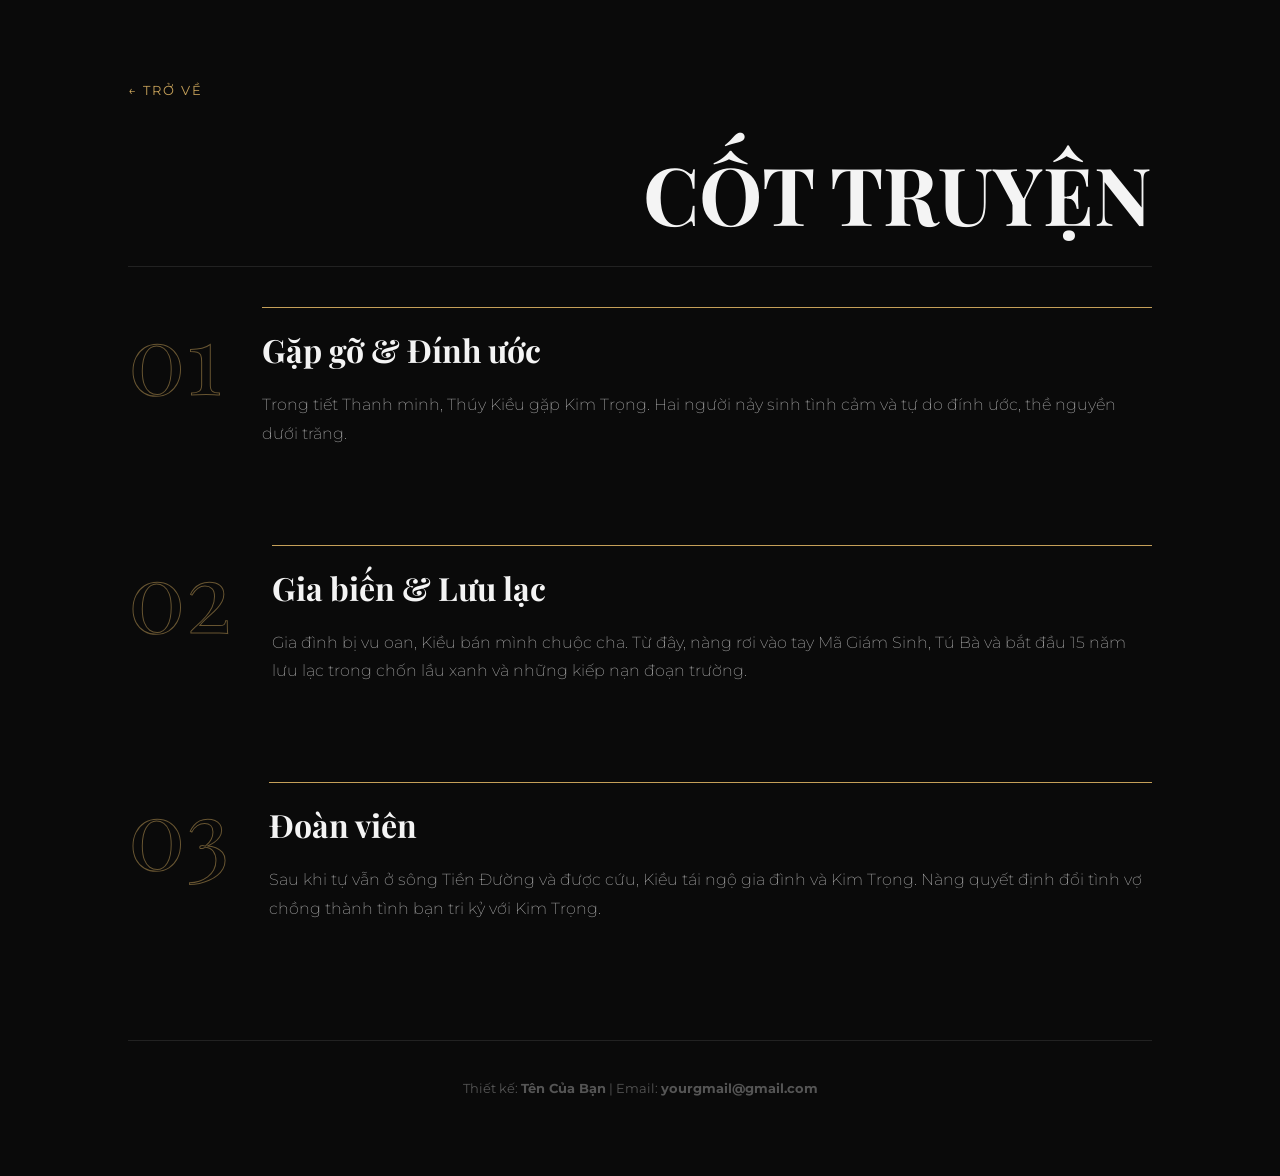
==== ct.html @ c2251352 "Add files via upload" ====
<!DOCTYPE html>
<html lang="vi">
<head>
    <meta charset="UTF-8">
    <meta name="viewport" content="width=device-width, initial-scale=1.0">
    <title>Cốt truyện | 15 năm lưu lạc</title>
    <link href="https://fonts.googleapis.com/css2?family=Playfair+Display:ital,wght@0,900;1,700&family=Montserrat:wght@200;400;700&display=swap" rel="stylesheet">
    <style>
        :root { --accent: #c5a059; --dark: #0a0a0a; --light: #f4f4f4; }
        body { background: var(--dark); color: var(--light); font-family: 'Montserrat', sans-serif; margin: 0; padding: 80px 10%; }
        .back-btn { text-decoration: none; color: var(--accent); letter-spacing: 2px; font-size: 0.8rem; }
        
        h1 { font-family: 'Playfair Display', serif; font-size: 5rem; margin: 40px 0; text-align: right; border-bottom: 1px solid #222; padding-bottom: 20px; }
        
        .timeline-item { display: flex; margin-bottom: 80px; gap: 40px; }
        .number { font-family: 'Playfair Display', serif; font-size: 6rem; color: transparent; -webkit-text-stroke: 1px var(--accent); line-height: 1; opacity: 0.5; }
        .text { flex: 1; border-top: 1px solid var(--accent); padding-top: 20px; }
        h3 { font-family: 'Playfair Display', serif; font-size: 2rem; margin: 0 0 20px 0; }
        p { font-weight: 200; line-height: 1.8; color: #aaa; }

        .footer { margin-top: 100px; font-size: 0.8rem; color: #555; text-align: center; border-top: 1px solid #222; padding-top: 40px; }
    </style>
</head>
<body>
    <a href="index.html" class="back-btn">← TRỞ VỀ</a>

    <h1>CỐT TRUYỆN</h1>

    <div class="timeline-item">
        <div class="number">01</div>
        <div class="text">
            <h3>Gặp gỡ & Đính ước</h3>
            <p>Trong tiết Thanh minh, Thúy Kiều gặp Kim Trọng. Hai người nảy sinh tình cảm và tự do đính ước, thề nguyền dưới trăng.</p>
        </div>
    </div>

    <div class="timeline-item">
        <div class="number">02</div>
        <div class="text">
            <h3>Gia biến & Lưu lạc</h3>
            <p>Gia đình bị vu oan, Kiều bán mình chuộc cha. Từ đây, nàng rơi vào tay Mã Giám Sinh, Tú Bà và bắt đầu 15 năm lưu lạc trong chốn lầu xanh và những kiếp nạn đoạn trường.</p>
        </div>
    </div>

    <div class="timeline-item">
        <div class="number">03</div>
        <div class="text">
            <h3>Đoàn viên</h3>
            <p>Sau khi tự vẫn ở sông Tiền Đường và được cứu, Kiều tái ngộ gia đình và Kim Trọng. Nàng quyết định đổi tình vợ chồng thành tình bạn tri kỷ với Kim Trọng.</p>
        </div>
    </div>

    <footer class="footer">
        Thiết kế: <strong>Tên Của Bạn</strong> | Email: <strong>yourgmail@gmail.com</strong>
    </footer>
</body>
</html>
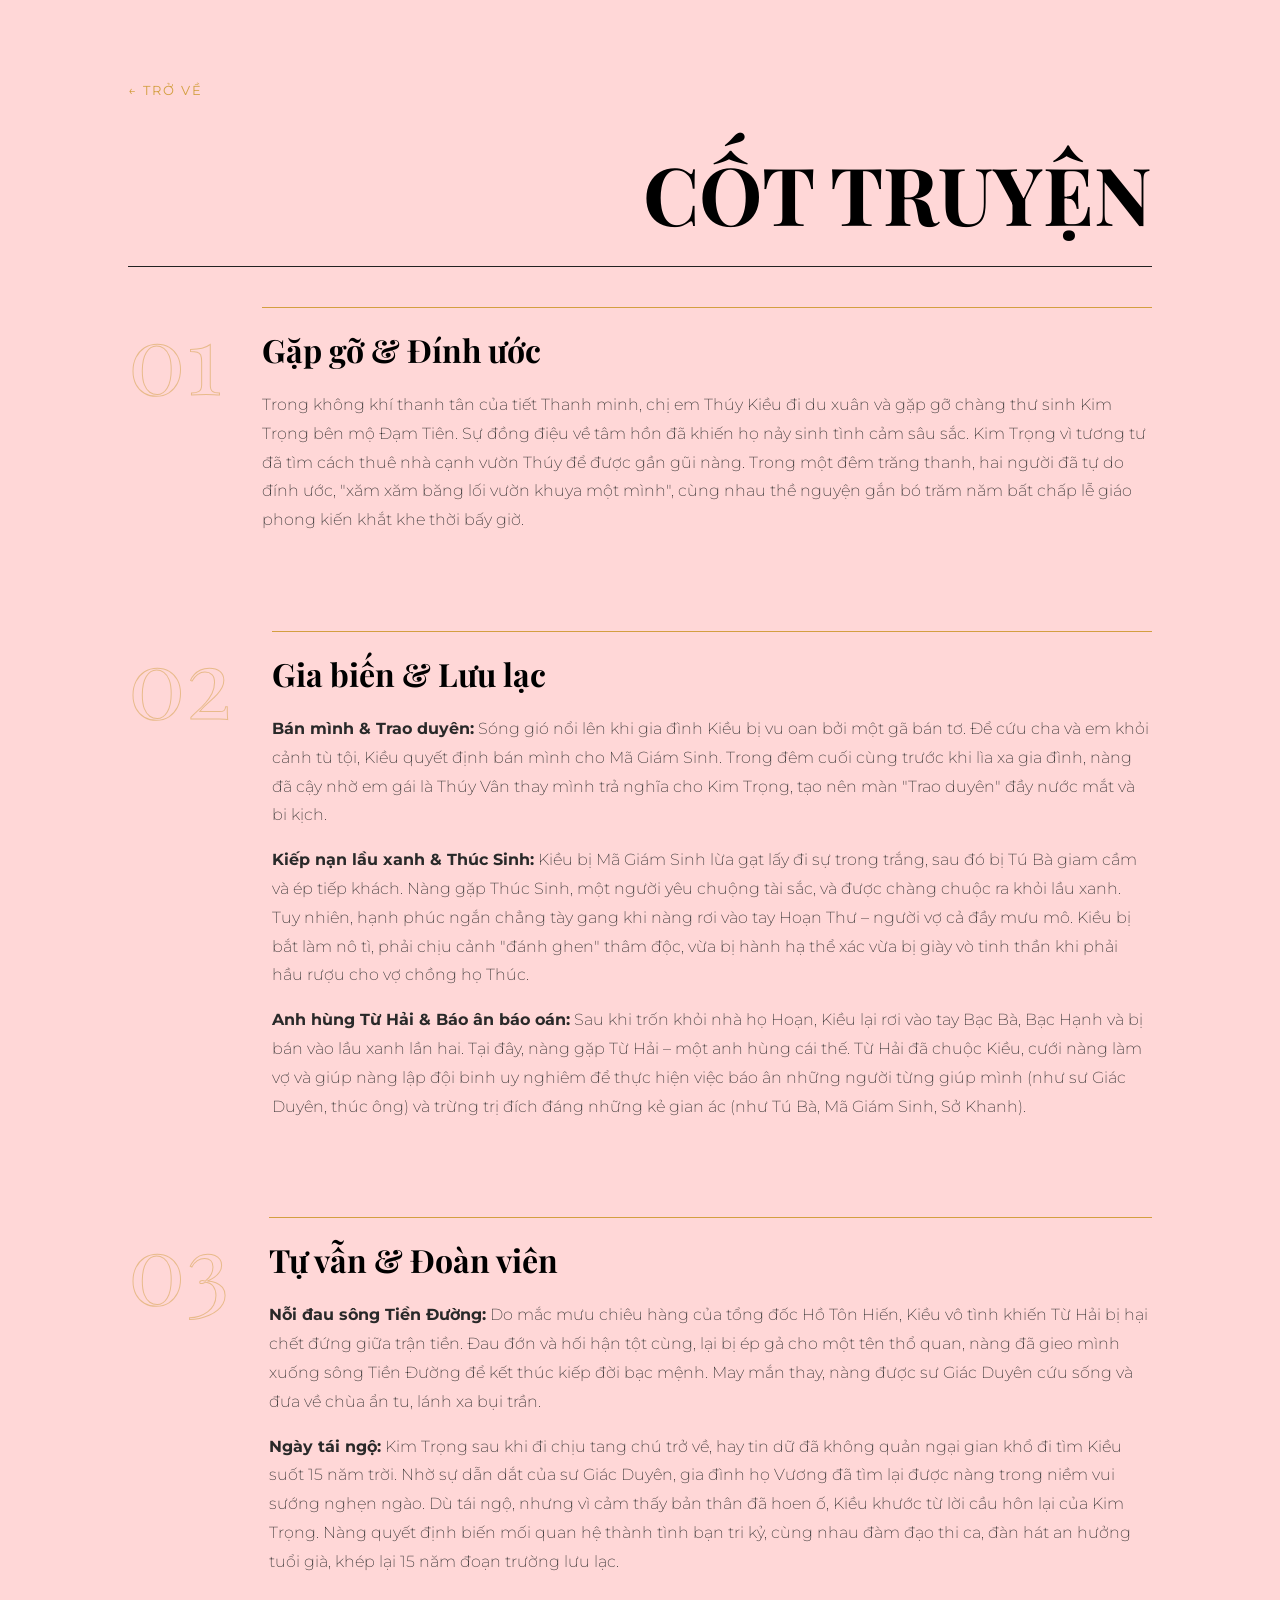
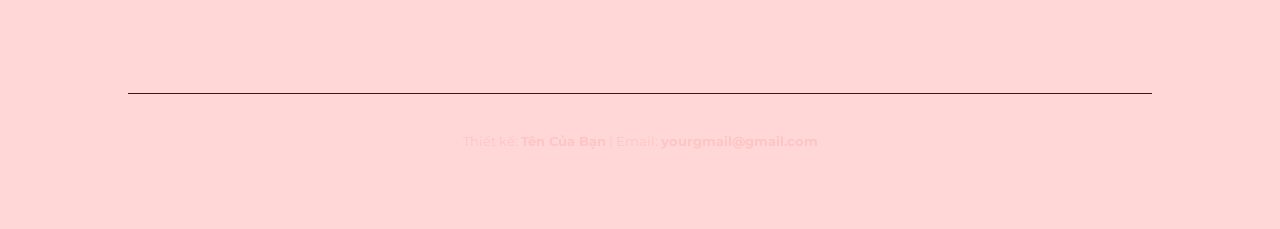
==== commit f4416878: "Add files via upload" ====
--- a/ct.html
+++ b/ct.html
@@ -6,7 +6,7 @@
     <title>Cốt truyện | 15 năm lưu lạc</title>
     <link href="https://fonts.googleapis.com/css2?family=Playfair+Display:ital,wght@0,900;1,700&family=Montserrat:wght@200;400;700&display=swap" rel="stylesheet">
     <style>
-        :root { --accent: #c5a059; --dark: #0a0a0a; --light: #f4f4f4; }
+        :root { --accent: #d39f40; --dark: #ffd7d7; --light: #000000; }
         body { background: var(--dark); color: var(--light); font-family: 'Montserrat', sans-serif; margin: 0; padding: 80px 10%; }
         .back-btn { text-decoration: none; color: var(--accent); letter-spacing: 2px; font-size: 0.8rem; }
         
@@ -16,9 +16,9 @@
         .number { font-family: 'Playfair Display', serif; font-size: 6rem; color: transparent; -webkit-text-stroke: 1px var(--accent); line-height: 1; opacity: 0.5; }
         .text { flex: 1; border-top: 1px solid var(--accent); padding-top: 20px; }
         h3 { font-family: 'Playfair Display', serif; font-size: 2rem; margin: 0 0 20px 0; }
-        p { font-weight: 200; line-height: 1.8; color: #aaa; }
+        p { font-weight: 200; line-height: 1.8; color: #292929; }
 
-        .footer { margin-top: 100px; font-size: 0.8rem; color: #555; text-align: center; border-top: 1px solid #222; padding-top: 40px; }
+        .footer { margin-top: 100px; font-size: 0.8rem; color: #ffc4c4; text-align: center; border-top: 1px solid #222; padding-top: 40px; }
     </style>
 </head>
 <body>
@@ -30,7 +30,7 @@
         <div class="number">01</div>
         <div class="text">
             <h3>Gặp gỡ & Đính ước</h3>
-            <p>Trong tiết Thanh minh, Thúy Kiều gặp Kim Trọng. Hai người nảy sinh tình cảm và tự do đính ước, thề nguyền dưới trăng.</p>
+            <p>Trong không khí thanh tân của tiết Thanh minh, chị em Thúy Kiều đi du xuân và gặp gỡ chàng thư sinh Kim Trọng bên mộ Đạm Tiên. Sự đồng điệu về tâm hồn đã khiến họ nảy sinh tình cảm sâu sắc. Kim Trọng vì tương tư đã tìm cách thuê nhà cạnh vườn Thúy để được gần gũi nàng. Trong một đêm trăng thanh, hai người đã tự do đính ước, "xăm xăm băng lối vườn khuya một mình", cùng nhau thề nguyện gắn bó trăm năm bất chấp lễ giáo phong kiến khắt khe thời bấy giờ.</p>
         </div>
     </div>
 
@@ -38,15 +38,18 @@
         <div class="number">02</div>
         <div class="text">
             <h3>Gia biến & Lưu lạc</h3>
-            <p>Gia đình bị vu oan, Kiều bán mình chuộc cha. Từ đây, nàng rơi vào tay Mã Giám Sinh, Tú Bà và bắt đầu 15 năm lưu lạc trong chốn lầu xanh và những kiếp nạn đoạn trường.</p>
+            <p><strong>Bán mình & Trao duyên:</strong> Sóng gió nổi lên khi gia đình Kiều bị vu oan bởi một gã bán tơ. Để cứu cha và em khỏi cảnh tù tội, Kiều quyết định bán mình cho Mã Giám Sinh. Trong đêm cuối cùng trước khi lìa xa gia đình, nàng đã cậy nhờ em gái là Thúy Vân thay mình trả nghĩa cho Kim Trọng, tạo nên màn "Trao duyên" đầy nước mắt và bi kịch.</p>
+            <p><strong>Kiếp nạn lầu xanh & Thúc Sinh:</strong> Kiều bị Mã Giám Sinh lừa gạt lấy đi sự trong trắng, sau đó bị Tú Bà giam cầm và ép tiếp khách. Nàng gặp Thúc Sinh, một người yêu chuộng tài sắc, và được chàng chuộc ra khỏi lầu xanh. Tuy nhiên, hạnh phúc ngắn chẳng tày gang khi nàng rơi vào tay Hoạn Thư – người vợ cả đầy mưu mô. Kiều bị bắt làm nô tì, phải chịu cảnh "đánh ghen" thâm độc, vừa bị hành hạ thể xác vừa bị giày vò tinh thần khi phải hầu rượu cho vợ chồng họ Thúc.</p>
+            <p><strong>Anh hùng Từ Hải & Báo ân báo oán:</strong> Sau khi trốn khỏi nhà họ Hoạn, Kiều lại rơi vào tay Bạc Bà, Bạc Hạnh và bị bán vào lầu xanh lần hai. Tại đây, nàng gặp Từ Hải – một anh hùng cái thế. Từ Hải đã chuộc Kiều, cưới nàng làm vợ và giúp nàng lập đội binh uy nghiêm để thực hiện việc báo ân những người từng giúp mình (như sư Giác Duyên, thúc ông) và trừng trị đích đáng những kẻ gian ác (như Tú Bà, Mã Giám Sinh, Sở Khanh).</p>
         </div>
     </div>
 
     <div class="timeline-item">
         <div class="number">03</div>
         <div class="text">
-            <h3>Đoàn viên</h3>
-            <p>Sau khi tự vẫn ở sông Tiền Đường và được cứu, Kiều tái ngộ gia đình và Kim Trọng. Nàng quyết định đổi tình vợ chồng thành tình bạn tri kỷ với Kim Trọng.</p>
+            <h3>Tự vẫn & Đoàn viên</h3>
+            <p><strong>Nỗi đau sông Tiền Đường:</strong> Do mắc mưu chiêu hàng của tổng đốc Hồ Tôn Hiến, Kiều vô tình khiến Từ Hải bị hại chết đứng giữa trận tiền. Đau đớn và hối hận tột cùng, lại bị ép gả cho một tên thổ quan, nàng đã gieo mình xuống sông Tiền Đường để kết thúc kiếp đời bạc mệnh. May mắn thay, nàng được sư Giác Duyên cứu sống và đưa về chùa ẩn tu, lánh xa bụi trần.</p>
+            <p><strong>Ngày tái ngộ:</strong> Kim Trọng sau khi đi chịu tang chú trở về, hay tin dữ đã không quản ngại gian khổ đi tìm Kiều suốt 15 năm trời. Nhờ sự dẫn dắt của sư Giác Duyên, gia đình họ Vương đã tìm lại được nàng trong niềm vui sướng nghẹn ngào. Dù tái ngộ, nhưng vì cảm thấy bản thân đã hoen ố, Kiều khước từ lời cầu hôn lại của Kim Trọng. Nàng quyết định biến mối quan hệ thành tình bạn tri kỷ, cùng nhau đàm đạo thi ca, đàn hát an hưởng tuổi già, khép lại 15 năm đoạn trường lưu lạc.</p>
         </div>
     </div>
 
